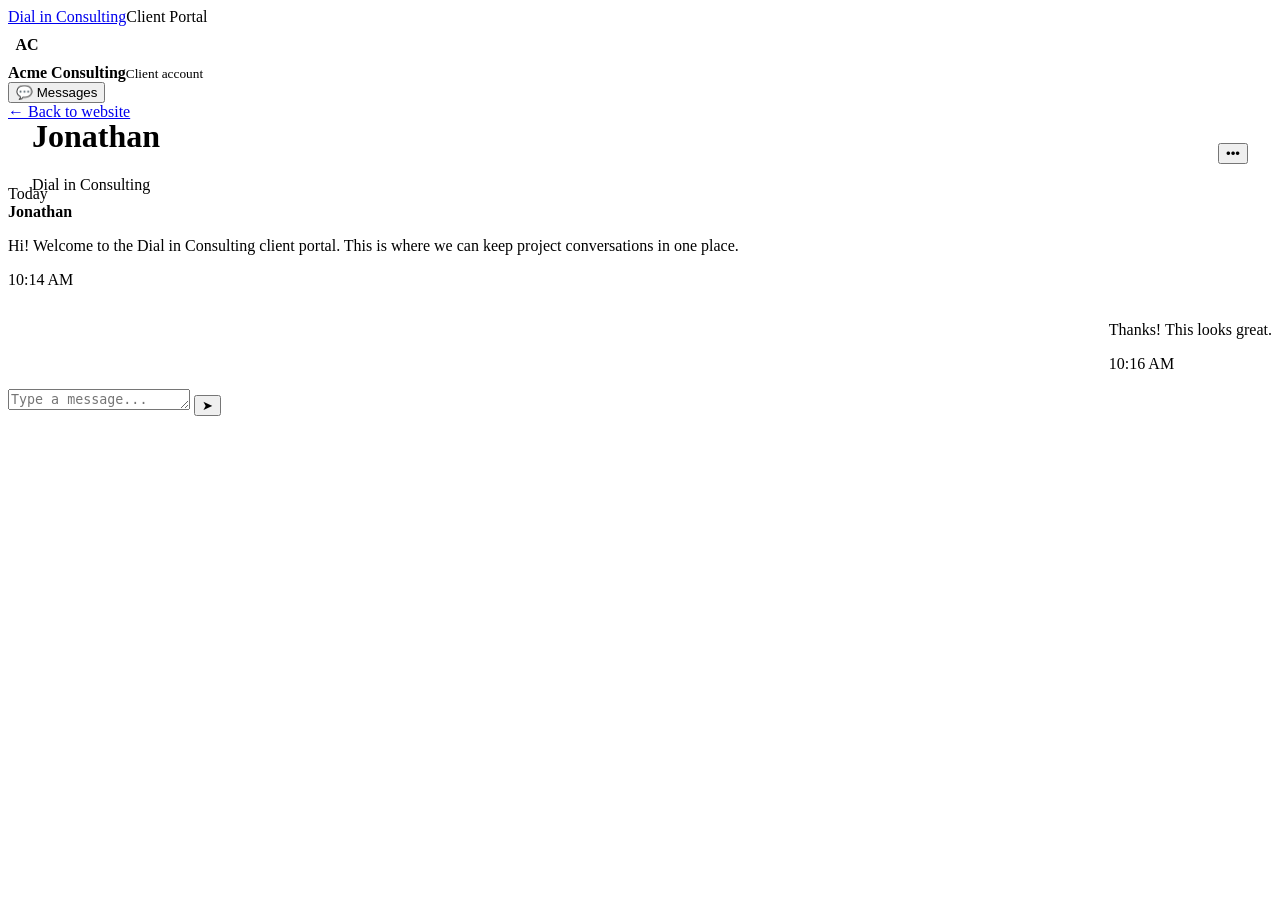
==== client.html @ 58525daa "Add simple client chat portal" ====
<!DOCTYPE html>
<html lang="en">
<head>
<meta charset="UTF-8">
<meta name="viewport" content="width=device-width, initial-scale=1.0">
<meta name="description" content="Dial in Consulting client messaging portal.">
<title>Client Portal | Dial in Consulting</title>
<link rel="stylesheet" href="client-chat.css">
</head>
<body>
<div class="app-shell">
  <aside class="sidebar">
    <div class="brand"><a href="index.html">Dial in Consulting</a><span>Client Portal</span></div>
    <div class="customer">
      <div class="avatar">AC</div>
      <div><strong>Acme Consulting</strong><small>Client account</small></div>
    </div>
    <nav>
      <button class="side-item active" type="button"><span>💬</span> Messages</button>
    </nav>
    <a class="back-link" href="index.html">← Back to website</a>
  </aside>
  <main class="chat">
    <header class="chat-header">
      <div>
        <h1>Jonathan</h1>
        <p><span class="status-dot"></span> Dial in Consulting</p>
      </div>
      <button class="menu-btn" aria-label="More options">•••</button>
    </header>
    <section class="messages" id="messages" aria-live="polite">
      <div class="day">Today</div>
      <div class="message theirs"><div class="bubble"><strong>Jonathan</strong><p>Hi! Welcome to the Dial in Consulting client portal. This is where we can keep project conversations in one place.</p><time>10:14 AM</time></div></div>
      <div class="message mine"><div class="bubble"><p>Thanks! This looks great.</p><time>10:16 AM</time></div></div>
    </section>
    <form class="composer" id="chatForm">
      <textarea id="messageInput" rows="1" placeholder="Type a message..." aria-label="Message"></textarea>
      <button type="submit" aria-label="Send message">➤</button>
    </form>
  </main>
</div>
<script src="client-chat.js"></script>
</body>
</html>
---- client-chat.css ----
.chat-page { min-height: 100vh; background: var(--bg-primary); }
.chat-header { height: 64px; display:flex; align-items:center; justify-content:space-between; padding:0 24px; border-bottom:1px solid var(--border); background:var(--bg-secondary); }
.chat-brand { color:var(--text-primary); font-weight:700; }
.chat-status { color:var(--text-secondary); font-size:.9rem; }
.chat-shell { max-width:1200px; height:calc(100vh - 64px); margin:0 auto; display:grid; grid-template-columns:280px 1fr; border-left:1px solid var(--border); border-right:1px solid var(--border); }
.chat-sidebar { background:var(--bg-secondary); border-right:1px solid var(--border); padding:20px 12px; }
.sidebar-title { padding:0 12px 14px; color:var(--text-muted); text-transform:uppercase; font-size:.75rem; font-weight:700; letter-spacing:.08em; }
.conversation { width:100%; display:flex; align-items:center; gap:12px; padding:12px; border:1px solid transparent; border-radius:10px; background:transparent; color:var(--text-primary); text-align:left; cursor:pointer; }
.conversation.active, .conversation:hover { background:var(--bg-tertiary); border-color:var(--border); }
.avatar { width:38px; height:38px; display:grid; place-items:center; flex:none; border-radius:10px; background:var(--accent-light); color:var(--accent); font-weight:700; }
.conversation-copy { min-width:0; display:flex; flex-direction:column; gap:2px; }
.conversation-copy strong { font-size:.9rem; white-space:nowrap; overflow:hidden; text-overflow:ellipsis; }
.conversation-copy small { color:var(--text-secondary); white-space:nowrap; overflow:hidden; text-overflow:ellipsis; }
.chat-panel { min-width:0; display:flex; flex-direction:column; background:var(--bg-primary); }
.chat-panel-header { display:flex; align-items:center; justify-content:space-between; padding:20px 24px; border-bottom:1px solid var(--border); }
.chat-panel-header h1 { font-size:1.1rem; margin-bottom:2px; }
.chat-panel-header p { color:var(--text-secondary); font-size:.85rem; }
.online-dot { width:10px; height:10px; border-radius:50%; background:var(--success); }
.chat-messages { flex:1; overflow-y:auto; padding:24px; }
.empty-chat { height:100%; display:grid; place-content:center; text-align:center; color:var(--text-secondary); }
.empty-icon { font-size:2.5rem; margin-bottom:10px; }
.empty-chat h2 { color:var(--text-primary); font-size:1.2rem; margin-bottom:6px; }
.chat-composer { display:flex; gap:10px; padding:16px; border-top:1px solid var(--border); background:var(--bg-secondary); }
.chat-composer textarea { flex:1; resize:none; min-height:46px; max-height:140px; padding:12px 14px; border:1px solid var(--border); border-radius:10px; background:var(--bg-tertiary); color:var(--text-primary); font:inherit; }
.chat-composer textarea:focus { outline:none; border-color:var(--accent); }
.send-btn { width:46px; height:46px; border:0; border-radius:10px; background:var(--accent); color:#fff; cursor:pointer; font-size:1.1rem; }
.send-btn:hover { background:var(--accent-hover); }
.chat-note { padding:0 16px 12px; margin:0; background:var(--bg-secondary); color:var(--text-muted); font-size:.72rem; text-align:center; }
.message { display:flex; margin-bottom:16px; }
.message.mine { justify-content:flex-end; }
.message-bubble { max-width:min(680px,80%); padding:10px 14px; border-radius:14px; background:var(--bg-card); border:1px solid var(--border); white-space:pre-wrap; overflow-wrap:anywhere; }
.message.mine .message-bubble { background:var(--accent); border-color:var(--accent); }
.message-meta { margin-top:4px; color:var(--text-muted); font-size:.7rem; }
.message.mine .message-meta { text-align:right; }
@media (max-width:700px) {
  .chat-shell { grid-template-columns:1fr; height:calc(100vh - 64px); }
  .chat-sidebar { display:none; }
  .chat-messages { padding:16px; }
  .chat-panel-header { padding:16px; }
}
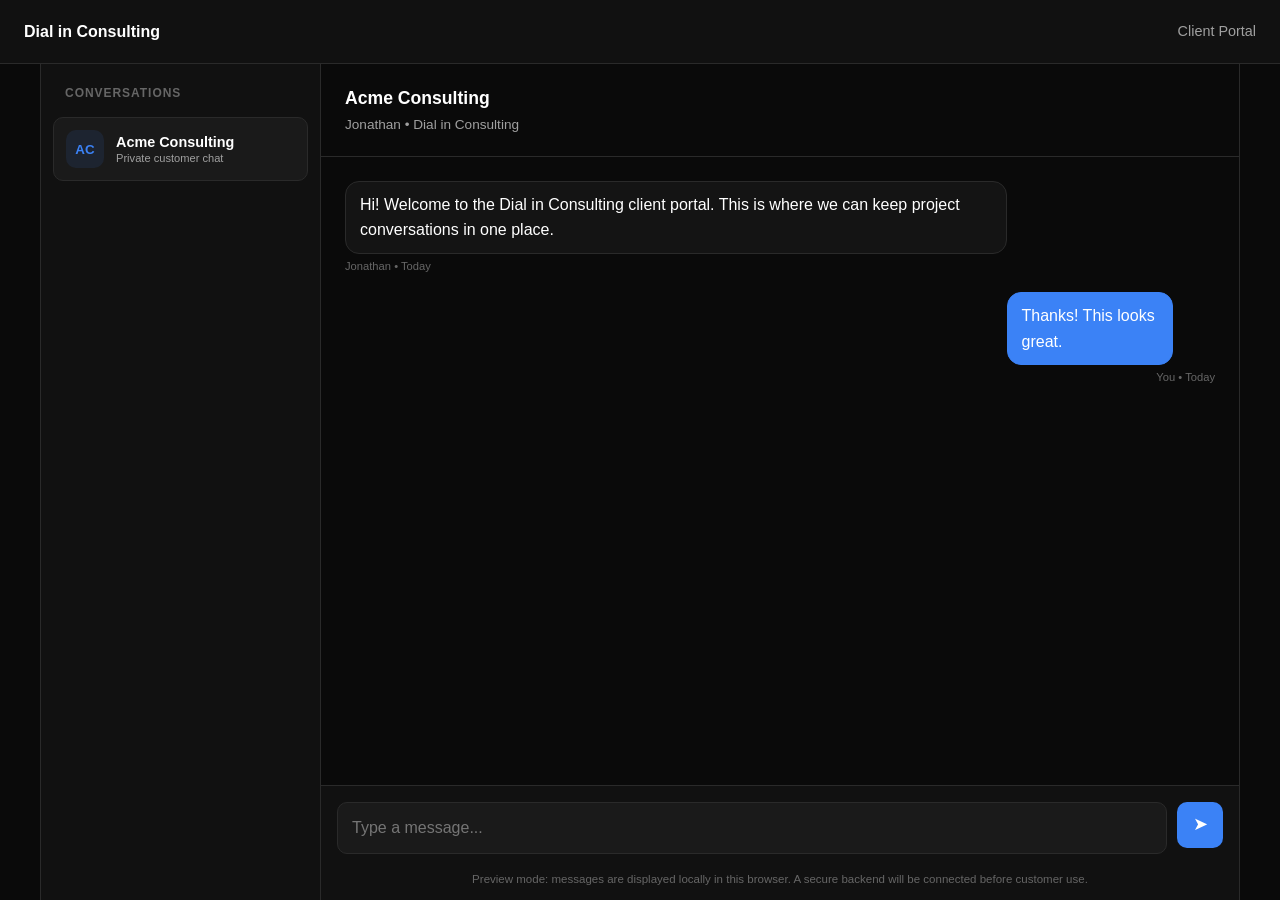
==== commit 35b1f8be: "Polish client chat preview layout" ====
--- a/client.html
+++ b/client.html
@@ -5,38 +5,35 @@
 <meta name="viewport" content="width=device-width, initial-scale=1.0">
 <meta name="description" content="Dial in Consulting client messaging portal.">
 <title>Client Portal | Dial in Consulting</title>
+<link rel="stylesheet" href="styles.css">
 <link rel="stylesheet" href="client-chat.css">
 </head>
-<body>
-<div class="app-shell">
-  <aside class="sidebar">
-    <div class="brand"><a href="index.html">Dial in Consulting</a><span>Client Portal</span></div>
-    <div class="customer">
-      <div class="avatar">AC</div>
-      <div><strong>Acme Consulting</strong><small>Client account</small></div>
-    </div>
-    <nav>
-      <button class="side-item active" type="button"><span>💬</span> Messages</button>
-    </nav>
-    <a class="back-link" href="index.html">← Back to website</a>
+<body class="chat-page">
+<header class="chat-header">
+  <a class="chat-brand" href="index.html">Dial in Consulting</a>
+  <span class="chat-status">Client Portal</span>
+</header>
+<div class="chat-shell">
+  <aside class="chat-sidebar">
+    <div class="sidebar-title">Conversations</div>
+    <button class="conversation active" type="button">
+      <span class="avatar">AC</span>
+      <span class="conversation-copy"><strong>Acme Consulting</strong><small>Private customer chat</small></span>
+    </button>
   </aside>
-  <main class="chat">
-    <header class="chat-header">
-      <div>
-        <h1>Jonathan</h1>
-        <p><span class="status-dot"></span> Dial in Consulting</p>
-      </div>
-      <button class="menu-btn" aria-label="More options">•••</button>
+  <main class="chat-panel">
+    <header class="chat-panel-header">
+      <div><h1>Acme Consulting</h1><p><span class="online-dot"></span> Jonathan • Dial in Consulting</p></div>
     </header>
-    <section class="messages" id="messages" aria-live="polite">
-      <div class="day">Today</div>
-      <div class="message theirs"><div class="bubble"><strong>Jonathan</strong><p>Hi! Welcome to the Dial in Consulting client portal. This is where we can keep project conversations in one place.</p><time>10:14 AM</time></div></div>
-      <div class="message mine"><div class="bubble"><p>Thanks! This looks great.</p><time>10:16 AM</time></div></div>
+    <section class="chat-messages" id="chatMessages" aria-live="polite">
+      <div class="message"><div><div class="message-bubble">Hi! Welcome to the Dial in Consulting client portal. This is where we can keep project conversations in one place.</div><div class="message-meta">Jonathan • Today</div></div></div>
+      <div class="message mine"><div><div class="message-bubble">Thanks! This looks great.</div><div class="message-meta">You • Today</div></div></div>
     </section>
-    <form class="composer" id="chatForm">
+    <form class="chat-composer" id="chatForm">
       <textarea id="messageInput" rows="1" placeholder="Type a message..." aria-label="Message"></textarea>
-      <button type="submit" aria-label="Send message">➤</button>
+      <button class="send-btn" type="submit" aria-label="Send message">➤</button>
     </form>
+    <p class="chat-note">Preview mode: messages are displayed locally in this browser. A secure backend will be connected before customer use.</p>
   </main>
 </div>
 <script src="client-chat.js"></script>
--- a/styles.css
+++ b/styles.css
@@ -0,0 +1,773 @@
+:root {
+    --bg-primary: #0a0a0a;
+    --bg-secondary: #111111;
+    --bg-tertiary: #1a1a1a;
+    --bg-card: #141414;
+    --text-primary: #ffffff;
+    --text-secondary: #a0a0a0;
+    --text-muted: #666666;
+    --accent: #3b82f6;
+    --accent-hover: #2563eb;
+    --accent-light: rgba(59, 130, 246, 0.1);
+    --border: #2a2a2a;
+    --border-light: #333333;
+    --success: #22c55e;
+    --error: #ef4444;
+}
+
+* {
+    margin: 0;
+    padding: 0;
+    box-sizing: border-box;
+}
+
+html {
+    scroll-behavior: smooth;
+}
+
+body {
+    font-family: 'Inter', -apple-system, BlinkMacSystemFont, 'Segoe UI', Roboto, sans-serif;
+    background-color: var(--bg-primary);
+    color: var(--text-primary);
+    line-height: 1.6;
+}
+
+a {
+    color: var(--accent);
+    text-decoration: none;
+    transition: color 0.3s ease;
+}
+
+a:hover {
+    color: var(--accent-hover);
+}
+
+.container {
+    max-width: 1200px;
+    margin: 0 auto;
+    padding: 0 24px;
+}
+
+.section {
+    padding: 80px 0;
+}
+
+.section-alt {
+    background-color: var(--bg-secondary);
+}
+
+.section-title {
+    font-size: 2.5rem;
+    font-weight: 700;
+    text-align: center;
+    margin-bottom: 16px;
+}
+
+.section-subtitle {
+    text-align: center;
+    color: var(--text-secondary);
+    max-width: 600px;
+    margin: 0 auto 48px;
+    font-size: 1.1rem;
+}
+
+.btn {
+    display: inline-flex;
+    align-items: center;
+    justify-content: center;
+    padding: 14px 28px;
+    font-size: 1rem;
+    font-weight: 500;
+    border-radius: 8px;
+    border: none;
+    cursor: pointer;
+    transition: all 0.3s ease;
+}
+
+.btn-primary {
+    background-color: var(--accent);
+    color: white;
+}
+
+.btn-primary:hover {
+    background-color: var(--accent-hover);
+    color: white;
+    transform: translateY(-2px);
+}
+
+.btn-full {
+    width: 100%;
+}
+
+.navbar {
+    position: fixed;
+    top: 0;
+    left: 0;
+    right: 0;
+    background-color: rgba(10, 10, 10, 0.95);
+    backdrop-filter: blur(10px);
+    border-bottom: 1px solid var(--border);
+    z-index: 1000;
+}
+
+.nav-container {
+    max-width: 1200px;
+    margin: 0 auto;
+    padding: 0 24px;
+    display: flex;
+    align-items: center;
+    justify-content: space-between;
+    height: 72px;
+}
+
+.logo {
+    font-size: 1.25rem;
+    font-weight: 700;
+    color: var(--text-primary);
+}
+
+.logo:hover {
+    color: var(--text-primary);
+}
+
+.nav-links {
+    display: flex;
+    list-style: none;
+    gap: 32px;
+}
+
+.nav-links a {
+    color: var(--text-secondary);
+    font-weight: 500;
+    transition: color 0.3s ease;
+}
+
+.nav-links a:hover {
+    color: var(--text-primary);
+}
+
+.mobile-menu-btn {
+    display: none;
+    flex-direction: column;
+    gap: 5px;
+    background: none;
+    border: none;
+    cursor: pointer;
+    padding: 8px;
+}
+
+.mobile-menu-btn span {
+    width: 24px;
+    height: 2px;
+    background-color: var(--text-primary);
+    transition: all 0.3s ease;
+}
+
+.hero {
+    min-height: 100vh;
+    display: flex;
+    align-items: center;
+    justify-content: center;
+    text-align: center;
+    padding: 120px 24px 80px;
+    background: linear-gradient(180deg, var(--bg-secondary) 0%, var(--bg-primary) 100%);
+}
+
+.hero-content {
+    max-width: 800px;
+}
+
+.hero h1 {
+    font-size: 3.5rem;
+    font-weight: 700;
+    margin-bottom: 24px;
+    line-height: 1.2;
+}
+
+.hero p {
+    font-size: 1.25rem;
+    color: var(--text-secondary);
+    margin-bottom: 40px;
+    max-width: 600px;
+    margin-left: auto;
+    margin-right: auto;
+}
+
+.services-grid {
+    display: grid;
+    grid-template-columns: repeat(auto-fit, minmax(280px, 1fr));
+    gap: 24px;
+}
+
+.service-card {
+    background-color: var(--bg-card);
+    border: 1px solid var(--border);
+    border-radius: 12px;
+    padding: 32px;
+    transition: all 0.3s ease;
+}
+
+.service-card:hover {
+    border-color: var(--accent);
+    transform: translateY(-4px);
+}
+
+.service-icon {
+    width: 56px;
+    height: 56px;
+    background-color: var(--accent-light);
+    border-radius: 12px;
+    display: flex;
+    align-items: center;
+    justify-content: center;
+    margin-bottom: 20px;
+    color: var(--accent);
+}
+
+.service-card h3 {
+    font-size: 1.25rem;
+    margin-bottom: 12px;
+}
+
+.service-card p {
+    color: var(--text-secondary);
+}
+
+.schedule-form-container {
+    display: grid;
+    grid-template-columns: 1fr 400px;
+    gap: 48px;
+    align-items: start;
+}
+
+.form {
+    background-color: var(--bg-card);
+    border: 1px solid var(--border);
+    border-radius: 12px;
+    padding: 32px;
+}
+
+.form-group {
+    margin-bottom: 20px;
+}
+
+.form-group label {
+    display: block;
+    margin-bottom: 8px;
+    font-weight: 500;
+    font-size: 0.9rem;
+}
+
+.form-group input,
+.form-group select,
+.form-group textarea {
+    width: 100%;
+    padding: 12px 16px;
+    background-color: var(--bg-tertiary);
+    border: 1px solid var(--border);
+    border-radius: 8px;
+    color: var(--text-primary);
+    font-size: 1rem;
+    font-family: inherit;
+    transition: border-color 0.3s ease;
+}
+
+.form-group input:focus,
+.form-group select:focus,
+.form-group textarea:focus {
+    outline: none;
+    border-color: var(--accent);
+}
+
+.form-group textarea {
+    resize: vertical;
+    min-height: 100px;
+}
+
+.form-group select {
+    cursor: pointer;
+}
+
+.form-row {
+    display: grid;
+    grid-template-columns: 1fr 1fr;
+    gap: 16px;
+}
+
+.schedule-info {
+    background-color: var(--bg-card);
+    border: 1px solid var(--border);
+    border-radius: 12px;
+    padding: 32px;
+}
+
+.schedule-info h3 {
+    font-size: 1.25rem;
+    margin-bottom: 24px;
+}
+
+.info-list {
+    list-style: none;
+}
+
+.info-list li {
+    display: flex;
+    align-items: flex-start;
+    gap: 12px;
+    margin-bottom: 16px;
+    color: var(--text-secondary);
+}
+
+.info-icon {
+    color: var(--success);
+    flex-shrink: 0;
+    margin-top: 2px;
+}
+
+.contact-grid {
+    display: grid;
+    grid-template-columns: 1fr 350px;
+    gap: 48px;
+}
+
+.contact-info {
+    display: flex;
+    flex-direction: column;
+    gap: 24px;
+}
+
+.contact-card {
+    background-color: var(--bg-card);
+    border: 1px solid var(--border);
+    border-radius: 12px;
+    padding: 24px;
+}
+
+.contact-card h3 {
+    font-size: 1.1rem;
+    margin-bottom: 8px;
+}
+
+.contact-card p {
+    color: var(--text-secondary);
+    margin-bottom: 12px;
+}
+
+.email-link {
+    font-size: 1.1rem;
+    font-weight: 500;
+}
+
+.resources-tabs {
+    display: flex;
+    justify-content: center;
+    gap: 8px;
+    margin-bottom: 48px;
+    flex-wrap: wrap;
+}
+
+.tab-btn {
+    padding: 12px 24px;
+    background-color: transparent;
+    border: 1px solid var(--border);
+    border-radius: 8px;
+    color: var(--text-secondary);
+    font-size: 1rem;
+    font-weight: 500;
+    cursor: pointer;
+    transition: all 0.3s ease;
+}
+
+.tab-btn:hover {
+    border-color: var(--text-muted);
+    color: var(--text-primary);
+}
+
+.tab-btn.active {
+    background-color: var(--accent);
+    border-color: var(--accent);
+    color: white;
+}
+
+.tab-content {
+    display: none;
+}
+
+.tab-content.active {
+    display: block;
+}
+
+.tools-grid {
+    display: grid;
+    grid-template-columns: repeat(auto-fill, minmax(320px, 1fr));
+    gap: 20px;
+}
+
+.tool-card {
+    background-color: var(--bg-card);
+    border: 1px solid var(--border);
+    border-radius: 12px;
+    padding: 24px;
+    transition: all 0.3s ease;
+}
+
+.tool-card:hover {
+    border-color: var(--accent);
+}
+
+.tool-header {
+    display: flex;
+    align-items: center;
+    justify-content: space-between;
+    margin-bottom: 12px;
+}
+
+.tool-header h4 {
+    font-size: 1.1rem;
+}
+
+.tool-badge {
+    font-size: 0.75rem;
+    padding: 4px 8px;
+    background-color: var(--accent-light);
+    color: var(--accent);
+    border-radius: 4px;
+    font-weight: 500;
+}
+
+.tool-card p {
+    color: var(--text-secondary);
+    font-size: 0.95rem;
+    margin-bottom: 16px;
+}
+
+.tool-link {
+    display: inline-block;
+    font-weight: 500;
+}
+
+.footer {
+    background-color: var(--bg-secondary);
+    border-top: 1px solid var(--border);
+    padding: 64px 0 32px;
+}
+
+.footer-content {
+    display: grid;
+    grid-template-columns: 2fr 1fr 1fr;
+    gap: 48px;
+    margin-bottom: 48px;
+}
+
+.footer-brand h3 {
+    font-size: 1.25rem;
+    margin-bottom: 12px;
+}
+
+.footer-brand p {
+    color: var(--text-secondary);
+}
+
+.footer-links h4,
+.footer-contact h4 {
+    font-size: 1rem;
+    margin-bottom: 16px;
+}
+
+.footer-links ul {
+    list-style: none;
+}
+
+.footer-links li {
+    margin-bottom: 8px;
+}
+
+.footer-links a,
+.footer-contact a {
+    color: var(--text-secondary);
+}
+
+.footer-links a:hover {
+    color: var(--text-primary);
+}
+
+.footer-bottom {
+    padding-top: 32px;
+    border-top: 1px solid var(--border);
+    text-align: center;
+    color: var(--text-muted);
+}
+
+.modal {
+    display: none;
+    position: fixed;
+    top: 0;
+    left: 0;
+    right: 0;
+    bottom: 0;
+    background-color: rgba(0, 0, 0, 0.8);
+    align-items: center;
+    justify-content: center;
+    z-index: 2000;
+    padding: 24px;
+}
+
+.modal.show {
+    display: flex;
+}
+
+.modal-content {
+    background-color: var(--bg-card);
+    border: 1px solid var(--border);
+    border-radius: 16px;
+    padding: 48px;
+    max-width: 400px;
+    width: 100%;
+    text-align: center;
+}
+
+.modal-icon {
+    margin-bottom: 24px;
+}
+
+.modal-icon.success {
+    color: var(--success);
+}
+
+.modal-icon.error {
+    color: var(--error);
+}
+
+.modal-content h3 {
+    font-size: 1.5rem;
+    margin-bottom: 12px;
+}
+
+.modal-content p {
+    color: var(--text-secondary);
+    margin-bottom: 24px;
+}
+
+@media (max-width: 1024px) {
+    .schedule-form-container {
+        grid-template-columns: 1fr;
+    }
+
+    .contact-grid {
+        grid-template-columns: 1fr;
+    }
+
+    .footer-content {
+        grid-template-columns: 1fr 1fr;
+    }
+}
+
+@media (max-width: 768px) {
+    .mobile-menu-btn {
+        display: flex;
+    }
+
+    .nav-links {
+        display: none;
+        position: absolute;
+        top: 72px;
+        left: 0;
+        right: 0;
+        background-color: var(--bg-secondary);
+        flex-direction: column;
+        padding: 24px;
+        gap: 16px;
+        border-bottom: 1px solid var(--border);
+    }
+
+    .nav-links.active {
+        display: flex;
+    }
+
+    .hero h1 {
+        font-size: 2.5rem;
+    }
+
+    .section-title {
+        font-size: 2rem;
+    }
+
+    .form-row {
+        grid-template-columns: 1fr;
+    }
+
+    .footer-content {
+        grid-template-columns: 1fr;
+        gap: 32px;
+    }
+
+    .resources-tabs {
+        gap: 8px;
+    }
+
+    .tab-btn {
+        padding: 10px 16px;
+        font-size: 0.9rem;
+    }
+}
+
+@media (max-width: 480px) {
+    .hero h1 {
+        font-size: 2rem;
+    }
+
+    .hero p {
+        font-size: 1rem;
+    }
+
+    .services-grid,
+    .tools-grid {
+        grid-template-columns: 1fr;
+    }
+
+    .section {
+        padding: 60px 0;
+    }
+}
+
+
+/* Calendly embedded scheduler */
+.calendly-inline-widget {
+    width: 100%;
+    min-width: 320px;
+    height: 700px;
+    overflow: hidden;
+    border-radius: 12px;
+}
+
+
+/* Conversion-focused CTA sections */
+.cta-section {
+    padding: 56px 0;
+    background: linear-gradient(135deg, var(--bg-tertiary) 0%, var(--bg-secondary) 100%);
+    border-top: 1px solid var(--border);
+    border-bottom: 1px solid var(--border);
+}
+
+.cta-content {
+    display: flex;
+    align-items: center;
+    justify-content: space-between;
+    gap: 32px;
+    max-width: 1000px;
+    margin: 0 auto;
+}
+
+.cta-content h2 {
+    font-size: 2rem;
+    margin-bottom: 8px;
+}
+
+.cta-content p {
+    color: var(--text-secondary);
+    margin: 0;
+    max-width: 650px;
+}
+
+@media (max-width: 768px) {
+    .cta-content {
+        flex-direction: column;
+        align-items: flex-start;
+    }
+
+    .cta-content .btn {
+        width: 100%;
+    }
+}
+
+
+/* Accessibility improvements */
+:focus-visible {
+    outline: 3px solid var(--accent);
+    outline-offset: 3px;
+}
+
+.btn:focus-visible,
+.tab-btn:focus-visible,
+.mobile-menu-btn:focus-visible,
+a:focus-visible,
+input:focus-visible,
+textarea:focus-visible,
+select:focus-visible {
+    outline: 3px solid var(--accent);
+    outline-offset: 3px;
+}
+
+@media (prefers-reduced-motion: reduce) {
+    html {
+        scroll-behavior: auto;
+    }
+
+    *, *::before, *::after {
+        animation-duration: 0.01ms !important;
+        animation-iteration-count: 1 !important;
+        transition-duration: 0.01ms !important;
+        scroll-behavior: auto !important;
+    }
+}
+
+
+/* Resources lead-generation CTA */
+.resources-cta { display:flex; align-items:center; justify-content:space-between; gap:32px; margin-top:48px; padding:32px; background-color:var(--bg-card); border:1px solid var(--border); border-radius:12px; }
+.resources-cta h3 { font-size:1.35rem; margin-bottom:8px; }
+.resources-cta p { color:var(--text-secondary); margin:0; max-width:700px; }
+@media (max-width:768px) { .resources-cta { flex-direction:column; align-items:flex-start; } .resources-cta .btn { width:100%; } }
+
+
+/* Subtle visual polish and entrance animations */
+@keyframes fade-up {
+    from {
+        opacity: 0;
+        transform: translateY(18px);
+    }
+    to {
+        opacity: 1;
+        transform: translateY(0);
+    }
+}
+
+.hero-content {
+    animation: fade-up 0.7s ease-out both;
+}
+
+.services-grid .service-card,
+.contact-card,
+.tool-card {
+    animation: fade-up 0.6s ease-out both;
+}
+
+.services-grid .service-card:nth-child(2) { animation-delay: 0.08s; }
+.services-grid .service-card:nth-child(3) { animation-delay: 0.16s; }
+.services-grid .service-card:nth-child(4) { animation-delay: 0.24s; }
+
+.service-card:hover,
+.tool-card:hover {
+    transition: transform 0.25s ease, border-color 0.25s ease, box-shadow 0.25s ease;
+}
+
+.service-card:hover {
+    box-shadow: 0 12px 30px rgba(0, 0, 0, 0.2);
+}
+
+.tool-card:hover {
+    box-shadow: 0 8px 24px rgba(0, 0, 0, 0.16);
+}
+
+.cta-section .cta-content {
+    animation: fade-up 0.6s ease-out both;
+}
+
+@media (prefers-reduced-motion: reduce) {
+    .hero-content,
+    .services-grid .service-card,
+    .contact-card,
+    .tool-card,
+    .cta-section .cta-content {
+        animation: none;
+    }
+}
